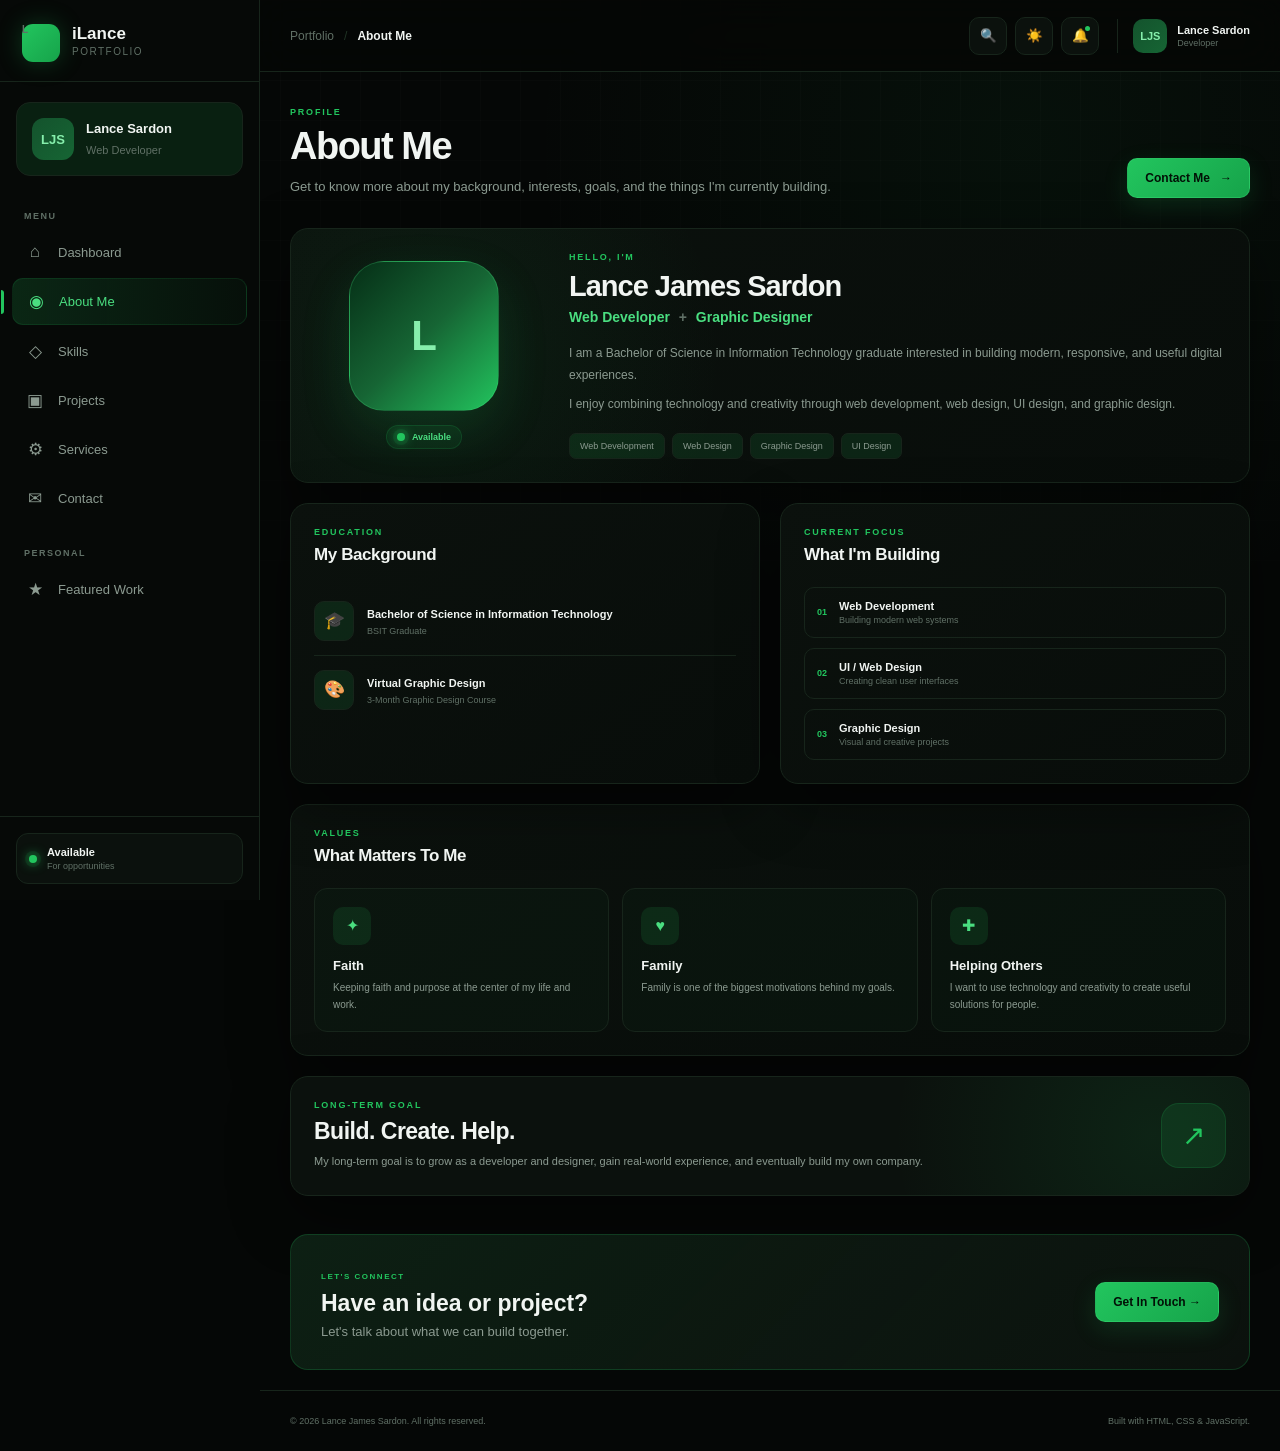
==== pages/about.html @ 66af17bc "Initial commit" ====
<!DOCTYPE html>
<html lang="en">

<head>

    <meta charset="UTF-8">

    <meta
        name="viewport"
        content="width=device-width, initial-scale=1.0"
    >

    <title>About Me | Lance Sardon</title>

    <link
        rel="stylesheet"
        href="../style.css"
    >

</head>


<body>


    <!-- ==========================================
         SIDEBAR
    =========================================== -->

    <aside
        class="sidebar"
        id="sidebar"
    >

        <!-- SIDEBAR HEADER -->

        <div class="sidebar-header">

            <div class="logo">

                <span class="logo-icon">
                    L
                </span>

                <div>

                    <h2>
                        iLance
                    </h2>

                    <span>
                        Portfolio
                    </span>

                </div>

            </div>


            <button
                class="sidebar-close"
                id="sidebarClose"
            >
                ✕
            </button>

        </div>


        <!-- PROFILE -->

        <div class="sidebar-profile">

            <div class="profile-avatar">
                LJS
            </div>

            <div class="profile-info">

                <h3>
                    Lance Sardon
                </h3>

                <span>
                    Web Developer
                </span>

            </div>

        </div>


        <!-- NAVIGATION -->

        <nav class="sidebar-nav">

            <p class="nav-title">
                MENU
            </p>


            <a
                href="../index.html"
                class="nav-item"
            >

                <span class="nav-icon">
                    ⌂
                </span>

                <span>
                    Dashboard
                </span>

            </a>


            <a
                href="about.html"
                class="nav-item active"
            >

                <span class="nav-icon">
                    ◉
                </span>

                <span>
                    About Me
                </span>

            </a>


            <a
                href="skills.html"
                class="nav-item"
            >

                <span class="nav-icon">
                    ◇
                </span>

                <span>
                    Skills
                </span>

            </a>


            <a
                href="projects.html"
                class="nav-item"
            >

                <span class="nav-icon">
                    ▣
                </span>

                <span>
                    Projects
                </span>

            </a>


            <a
                href="services.html"
                class="nav-item"
            >

                <span class="nav-icon">
                    ⚙
                </span>

                <span>
                    Services
                </span>

            </a>


            <a
                href="contact.html"
                class="nav-item"
            >

                <span class="nav-icon">
                    ✉
                </span>

                <span>
                    Contact
                </span>

            </a>


            <p class="nav-title nav-title-bottom">
                PERSONAL
            </p>


            <a
                href="projects.html"
                class="nav-item"
            >

                <span class="nav-icon">
                    ★
                </span>

                <span>
                    Featured Work
                </span>

            </a>

        </nav>


        <!-- SIDEBAR BOTTOM -->

        <div class="sidebar-bottom">

            <div class="availability-mini">

                <span class="status-dot"></span>

                <div>

                    <strong>
                        Available
                    </strong>

                    <small>
                        For opportunities
                    </small>

                </div>

            </div>

        </div>

    </aside>


    <!-- OVERLAY -->

    <div
        class="sidebar-overlay"
        id="sidebarOverlay"
    ></div>


    <!-- ==========================================
         MAIN
    =========================================== -->

    <main class="dashboard">


        <!-- TOPBAR -->

        <header class="topbar">

            <div class="topbar-left">

                <button
                    class="menu-btn"
                    id="menuBtn"
                >
                    ☰
                </button>


                <div class="breadcrumb">

                    <span>
                        Portfolio
                    </span>

                    <span class="breadcrumb-arrow">
                        /
                    </span>

                    <strong>
                        About Me
                    </strong>

                </div>

            </div>


            <div class="topbar-right">


                <!-- SEARCH -->

                <button
                    class="topbar-btn search-btn"
                >
                    🔍
                </button>


                <!-- THEME -->

                <button
                    class="topbar-btn"
                    id="themeBtn"
                >
                    ☀️
                </button>


                <!-- NOTIFICATION -->

                <button
                    class="topbar-btn notification-btn"
                >

                    🔔

                    <span
                        class="notification-dot"
                    ></span>

                </button>


                <!-- USER -->

                <div class="topbar-user">

                    <div class="topbar-avatar">
                        LJS
                    </div>

                    <div class="topbar-user-info">

                        <strong>
                            Lance Sardon
                        </strong>

                        <span>
                            Developer
                        </span>

                    </div>

                </div>

            </div>

        </header>


        <!-- ==========================================
             ABOUT CONTENT
        =========================================== -->

        <section class="dashboard-content">


            <!-- PAGE HEADER -->

            <div class="welcome-section">

                <div>

                    <span class="dashboard-label">
                        PROFILE
                    </span>

                    <h1>
                        About Me
                    </h1>

                    <p>
                        Get to know more about my background,
                        interests, goals, and the things I'm
                        currently building.
                    </p>

                </div>


                <a
                    href="contact.html"
                    class="primary-btn"
                >
                    Contact Me
                    <span>
                        →
                    </span>
                </a>

            </div>


            <!-- ======================================
                 PROFILE CARD
            ======================================= -->

            <div class="about-profile-card dashboard-card">


                <!-- PROFILE IMAGE -->

                <div class="about-profile-image">

                    <div class="about-avatar">

                        L

                    </div>

                    <div class="profile-status">

                        <span class="status-dot"></span>

                        Available

                    </div>

                </div>


                <!-- PROFILE INFORMATION -->

                <div class="about-profile-info">

                    <span class="card-label">
                        HELLO, I'M
                    </span>

                    <h2>
                        Lance James Sardon
                    </h2>

                    <h3>
                        Web Developer
                        <span>+</span>
                        Graphic Designer
                    </h3>

                    <p>

                        I am a Bachelor of Science in
                        Information Technology graduate
                        interested in building modern,
                        responsive, and useful digital
                        experiences.

                    </p>

                    <p>

                        I enjoy combining technology and
                        creativity through web development,
                        web design, UI design, and graphic
                        design.

                    </p>


                    <!-- TAGS -->

                    <div class="about-tags">

                        <span>
                            Web Development
                        </span>

                        <span>
                            Web Design
                        </span>

                        <span>
                            Graphic Design
                        </span>

                        <span>
                            UI Design
                        </span>

                    </div>

                </div>

            </div>


            <!-- ======================================
                 INFORMATION GRID
            ======================================= -->

            <div class="about-info-grid">


                <!-- EDUCATION -->

                <div class="dashboard-card">

                    <div class="card-header">

                        <div>

                            <span class="card-label">
                                EDUCATION
                            </span>

                            <h2>
                                My Background
                            </h2>

                        </div>

                    </div>


                    <div class="about-info-item">

                        <div class="info-icon">
                            🎓
                        </div>

                        <div>

                            <h3>
                                Bachelor of Science
                                in Information Technology
                            </h3>

                            <p>
                                BSIT Graduate
                            </p>

                        </div>

                    </div>


                    <div class="about-info-item">

                        <div class="info-icon">
                            🎨
                        </div>

                        <div>

                            <h3>
                                Virtual Graphic Design
                            </h3>

                            <p>
                                3-Month Graphic Design Course
                            </p>

                        </div>

                    </div>

                </div>


                <!-- CURRENT FOCUS -->

                <div class="dashboard-card">

                    <div class="card-header">

                        <div>

                            <span class="card-label">
                                CURRENT FOCUS
                            </span>

                            <h2>
                                What I'm Building
                            </h2>

                        </div>

                    </div>


                    <div class="focus-list">


                        <div class="focus-item">

                            <span>
                                01
                            </span>

                            <div>

                                <strong>
                                    Web Development
                                </strong>

                                <small>
                                    Building modern web systems
                                </small>

                            </div>

                        </div>


                        <div class="focus-item">

                            <span>
                                02
                            </span>

                            <div>

                                <strong>
                                    UI / Web Design
                                </strong>

                                <small>
                                    Creating clean user interfaces
                                </small>

                            </div>

                        </div>


                        <div class="focus-item">

                            <span>
                                03
                            </span>

                            <div>

                                <strong>
                                    Graphic Design
                                </strong>

                                <small>
                                    Visual and creative projects
                                </small>

                            </div>

                        </div>

                    </div>

                </div>

            </div>


            <!-- ======================================
                 VALUES
            ======================================= -->

            <div class="dashboard-card values-dashboard">

                <div class="card-header">

                    <div>

                        <span class="card-label">
                            VALUES
                        </span>

                        <h2>
                            What Matters To Me
                        </h2>

                    </div>

                </div>


                <div class="values-grid">


                    <!-- VALUE 1 -->

                    <div class="value-card">

                        <div class="value-icon">
                            ✦
                        </div>

                        <h3>
                            Faith
                        </h3>

                        <p>
                            Keeping faith and purpose
                            at the center of my life
                            and work.
                        </p>

                    </div>


                    <!-- VALUE 2 -->

                    <div class="value-card">

                        <div class="value-icon">
                            ♥
                        </div>

                        <h3>
                            Family
                        </h3>

                        <p>
                            Family is one of the biggest
                            motivations behind my goals.
                        </p>

                    </div>


                    <!-- VALUE 3 -->

                    <div class="value-card">

                        <div class="value-icon">
                            ✚
                        </div>

                        <h3>
                            Helping Others
                        </h3>

                        <p>
                            I want to use technology and
                            creativity to create useful
                            solutions for people.
                        </p>

                    </div>

                </div>

            </div>


            <!-- ======================================
                 PERSONAL GOAL
            ======================================= -->

            <div class="dashboard-card goal-card">

                <div class="goal-content">

                    <span class="card-label">
                        LONG-TERM GOAL
                    </span>

                    <h2>
                        Build. Create. Help.
                    </h2>

                    <p>

                        My long-term goal is to grow as a
                        developer and designer, gain real-world
                        experience, and eventually build my
                        own company.

                    </p>

                </div>


                <div class="goal-icon">

                    <span>
                        ↗
                    </span>

                </div>

            </div>


            <!-- ======================================
                 CTA
            ======================================= -->

            <div class="dashboard-cta">

                <div>

                    <span>
                        LET'S CONNECT
                    </span>

                    <h2>
                        Have an idea or project?
                    </h2>

                    <p>
                        Let's talk about what we can build
                        together.
                    </p>

                </div>


                <a
                    href="contact.html"
                    class="primary-btn"
                >
                    Get In Touch →
                </a>

            </div>


        </section>


        <!-- FOOTER -->

        <footer class="dashboard-footer">

            <p>

                ©
                <span id="currentYear"></span>

                Lance James Sardon.

                All rights reserved.

            </p>


            <p>

                Built with HTML, CSS & JavaScript.

            </p>

        </footer>


    </main>


    <!-- JAVASCRIPT -->

    <script src="../script.js"></script>

</body>

</html>
---- style.css ----
/* =====================================================
   LANCE SARDON PORTFOLIO
   DARK GREEN + BLACK DASHBOARD
===================================================== */


/* =====================================================
   ROOT / THEME
===================================================== */

:root {

    --bg: #050706;
    --bg-secondary: #080d0a;

    --sidebar: #060907;
    --card: #0b110d;
    --card-hover: #0e1711;

    --border: #17251b;
    --border-light: #203526;

    --text: #f1f5f2;
    --text-secondary: #8b9a90;
    --text-muted: #607066;

    --primary: #22c55e;
    --primary-dark: #16a34a;
    --primary-light: #4ade80;

    --green-soft: rgba(34, 197, 94, 0.12);
    --green-glow: rgba(34, 197, 94, 0.25);

    --danger: #ef4444;
    --orange: #f59e0b;
    --blue: #3b82f6;

    --shadow:
        0 20px 60px rgba(0, 0, 0, 0.45);

    --radius: 18px;

    --header-height: 72px;
}


/* =====================================================
   LIGHT MODE
===================================================== */

body.light-mode {

    --bg: #f3f7f4;
    --bg-secondary: #ffffff;

    --sidebar: #ffffff;

    --card: #ffffff;
    --card-hover: #f7faf8;

    --border: #dce7df;
    --border-light: #cbdacf;

    --text: #111814;
    --text-secondary: #647168;
    --text-muted: #829087;

    --primary: #16a34a;
    --primary-dark: #15803d;
    --primary-light: #22c55e;

    --green-soft: rgba(22, 163, 74, 0.08);
    --green-glow: rgba(22, 163, 74, 0.18);

    --shadow:
        0 20px 50px rgba(15, 23, 18, 0.08);
}


/* =====================================================
   RESET
===================================================== */

* {
    margin: 0;
    padding: 0;
    box-sizing: border-box;
}


html {
    scroll-behavior: smooth;
}


body {

    font-family:
        Inter,
        "Segoe UI",
        Arial,
        sans-serif;

    background:
        radial-gradient(
            circle at 80% 10%,
            rgba(34, 197, 94, 0.05),
            transparent 30%
        ),
        var(--bg);

    color: var(--text);

    min-height: 100vh;

    transition:
        background 0.3s ease,
        color 0.3s ease;
}


body::before {

    content: "";

    position: fixed;

    inset: 0;

    pointer-events: none;

    background-image:
        linear-gradient(
            rgba(255,255,255,0.015) 1px,
            transparent 1px
        ),
        linear-gradient(
            90deg,
            rgba(255,255,255,0.015) 1px,
            transparent 1px
        );

    background-size: 40px 40px;

    mask-image:
        linear-gradient(
            to bottom,
            black,
            transparent
        );

    z-index: -1;
}


a {
    text-decoration: none;
    color: inherit;
}


button {
    font-family: inherit;
}


img {
    max-width: 100%;
    display: block;
}


/* =====================================================
   SIDEBAR
===================================================== */

.sidebar {

    position: fixed;

    left: 0;
    top: 0;
    bottom: 0;

    width: 260px;

    background: var(--sidebar);

    border-right: 1px solid var(--border);

    display: flex;

    flex-direction: column;

    z-index: 1000;

    transition:
        transform 0.3s ease,
        background 0.3s ease;
}


/* =====================================================
   SIDEBAR HEADER
===================================================== */

.sidebar-header {

    height: 82px;

    padding: 0 22px;

    display: flex;

    align-items: center;

    justify-content: space-between;

    border-bottom: 1px solid var(--border);
}


.logo {

    display: flex;

    align-items: center;

    gap: 12px;
}


.logo-icon {

    width: 38px;
    height: 38px;

    display: flex;

    align-items: center;
    justify-content: center;

    border-radius: 11px;

    background:
        linear-gradient(
            135deg,
            var(--primary),
            var(--primary-dark)
        );

    color: #021006;

    font-weight: 900;

    box-shadow:
        0 0 25px var(--green-glow);
}


.logo h2 {

    font-size: 17px;

    line-height: 1;
}


.logo span {

    display: block;

    margin-top: 4px;

    font-size: 10px;

    color: var(--text-muted);

    text-transform: uppercase;

    letter-spacing: 1.5px;
}


.sidebar-close {

    display: none;

    border: none;

    background: transparent;

    color: var(--text-secondary);

    font-size: 20px;

    cursor: pointer;
}


/* =====================================================
   SIDEBAR PROFILE
===================================================== */

.sidebar-profile {

    margin: 20px 16px;

    padding: 15px;

    display: flex;

    align-items: center;

    gap: 12px;

    background: var(--green-soft);

    border: 1px solid var(--border);

    border-radius: 14px;
}


.profile-avatar {

    width: 42px;
    height: 42px;

    flex-shrink: 0;

    display: flex;

    align-items: center;
    justify-content: center;

    border-radius: 12px;

    background:
        linear-gradient(
            135deg,
            #14532d,
            #166534
        );

    color: #86efac;

    font-size: 13px;

    font-weight: 800;
}


.profile-info h3 {

    font-size: 13px;

    margin-bottom: 4px;
}


.profile-info span {

    color: var(--text-muted);

    font-size: 11px;
}


/* =====================================================
   SIDEBAR NAV
===================================================== */

.sidebar-nav {

    padding: 0 12px;

    flex: 1;

    overflow-y: auto;
}


.nav-title {

    padding: 15px 12px 9px;

    font-size: 9px;

    font-weight: 700;

    letter-spacing: 1.5px;

    color: var(--text-muted);
}


.nav-title-bottom {

    margin-top: 12px;
}


.nav-item {

    position: relative;

    display: flex;

    align-items: center;

    gap: 13px;

    padding: 12px 13px;

    margin-bottom: 4px;

    border-radius: 11px;

    color: var(--text-secondary);

    font-size: 13px;

    transition:
        background 0.2s ease,
        color 0.2s ease,
        transform 0.2s ease;
}


.nav-item:hover {

    background: var(--green-soft);

    color: var(--text);

    transform: translateX(2px);
}


.nav-item.active {

    background:
        linear-gradient(
            90deg,
            rgba(34, 197, 94, 0.16),
            rgba(34, 197, 94, 0.04)
        );

    color: var(--primary-light);

    border: 1px solid rgba(34, 197, 94, 0.12);
}


.nav-item.active::before {

    content: "";

    position: absolute;

    left: -12px;

    width: 3px;

    height: 24px;

    border-radius: 0 5px 5px 0;

    background: var(--primary);
}


.nav-icon {

    width: 20px;

    text-align: center;

    font-size: 17px;
}


/* =====================================================
   SIDEBAR BOTTOM
===================================================== */

.sidebar-bottom {

    padding: 16px;

    border-top: 1px solid var(--border);
}


.availability-mini {

    display: flex;

    align-items: center;

    gap: 10px;

    padding: 12px;

    border-radius: 12px;

    background: var(--card);

    border: 1px solid var(--border);
}


.availability-mini strong {

    display: block;

    font-size: 11px;
}


.availability-mini small {

    display: block;

    margin-top: 3px;

    color: var(--text-muted);

    font-size: 9px;
}


.status-dot {

    width: 8px;
    height: 8px;

    border-radius: 50%;

    background: var(--primary);

    box-shadow:
        0 0 0 4px rgba(34, 197, 94, 0.1),
        0 0 12px var(--primary);
}


/* =====================================================
   OVERLAY
===================================================== */

.sidebar-overlay {

    display: none;

    position: fixed;

    inset: 0;

    background: rgba(0, 0, 0, 0.65);

    z-index: 900;

    backdrop-filter: blur(3px);
}


/* =====================================================
   MAIN DASHBOARD
===================================================== */

.dashboard {

    margin-left: 260px;

    min-height: 100vh;

    background: transparent;
}


/* =====================================================
   TOPBAR
===================================================== */

.topbar {

    position: sticky;

    top: 0;

    height: var(--header-height);

    padding: 0 30px;

    display: flex;

    align-items: center;

    justify-content: space-between;

    background:
        rgba(5, 7, 6, 0.82);

    backdrop-filter: blur(18px);

    -webkit-backdrop-filter: blur(18px);

    border-bottom: 1px solid var(--border);

    z-index: 500;
}


body.light-mode .topbar {

    background:
        rgba(255,255,255,0.85);
}


.topbar-left,
.topbar-right {

    display: flex;

    align-items: center;
}


.topbar-left {

    gap: 18px;
}


.breadcrumb {

    display: flex;

    align-items: center;

    gap: 10px;

    color: var(--text-muted);

    font-size: 12px;
}


.breadcrumb strong {

    color: var(--text);
}


.breadcrumb-arrow {

    color: var(--border-light);
}


.menu-btn {

    display: none;

    border: none;

    background: var(--card);

    border: 1px solid var(--border);

    color: var(--text);

    width: 38px;
    height: 38px;

    border-radius: 10px;

    cursor: pointer;

    font-size: 18px;
}


.topbar-right {

    gap: 8px;
}


.topbar-btn {

    position: relative;

    width: 38px;
    height: 38px;

    border-radius: 10px;

    border: 1px solid var(--border);

    background: var(--card);

    color: var(--text-secondary);

    cursor: pointer;

    transition: 0.2s ease;
}


.topbar-btn:hover {

    color: var(--primary-light);

    border-color: rgba(34, 197, 94, 0.3);

    background: var(--green-soft);
}


.notification-dot {

    position: absolute;

    top: 8px;
    right: 8px;

    width: 5px;
    height: 5px;

    border-radius: 50%;

    background: var(--primary);
}


.topbar-user {

    margin-left: 10px;

    padding-left: 15px;

    border-left: 1px solid var(--border);

    display: flex;

    align-items: center;

    gap: 10px;
}


.topbar-avatar {

    width: 34px;
    height: 34px;

    border-radius: 10px;

    display: flex;

    align-items: center;
    justify-content: center;

    background:
        linear-gradient(
            135deg,
            #14532d,
            #166534
        );

    color: #86efac;

    font-size: 11px;

    font-weight: 800;
}


.topbar-user-info strong {

    display: block;

    font-size: 11px;
}


.topbar-user-info span {

    display: block;

    margin-top: 2px;

    color: var(--text-muted);

    font-size: 9px;
}


/* =====================================================
   DASHBOARD CONTENT
===================================================== */

.dashboard-content {

    padding: 35px 30px 20px;

    max-width: 1600px;

    margin: auto;
}


/* =====================================================
   WELCOME
===================================================== */

.welcome-section {

    display: flex;

    align-items: flex-end;

    justify-content: space-between;

    gap: 30px;

    margin-bottom: 30px;
}


.dashboard-label,
.card-label {

    display: block;

    margin-bottom: 8px;

    color: var(--primary);

    font-size: 9px;

    font-weight: 800;

    letter-spacing: 1.8px;
}


.welcome-section h1 {

    font-size: clamp(27px, 3vw, 38px);

    letter-spacing: -1.5px;

    margin-bottom: 8px;
}


.welcome-section p {

    max-width: 650px;

    color: var(--text-secondary);

    font-size: 13px;

    line-height: 1.7;
}


/* =====================================================
   BUTTON
===================================================== */

.primary-btn {

    display: inline-flex;

    align-items: center;

    justify-content: center;

    gap: 10px;

    padding: 12px 17px;

    border-radius: 10px;

    background:
        linear-gradient(
            135deg,
            var(--primary),
            var(--primary-dark)
        );

    color: #021006;

    font-size: 12px;

    font-weight: 800;

    border: 1px solid rgba(74, 222, 128, 0.25);

    box-shadow:
        0 8px 25px rgba(34, 197, 94, 0.15);

    transition: 0.25s ease;

    white-space: nowrap;
}


.primary-btn:hover {

    transform: translateY(-2px);

    box-shadow:
        0 12px 30px rgba(34, 197, 94, 0.25);
}


/* =====================================================
   STATS
===================================================== */

.stats-grid {

    display: grid;

    grid-template-columns:
        repeat(4, 1fr);

    gap: 15px;

    margin-bottom: 20px;
}


.stat-card {

    padding: 20px;

    background:
        linear-gradient(
            145deg,
            var(--card),
            var(--bg-secondary)
        );

    border: 1px solid var(--border);

    border-radius: var(--radius);

    box-shadow: var(--shadow);

    transition: 0.25s ease;
}


.stat-card:hover {

    transform: translateY(-3px);

    border-color:
        rgba(34, 197, 94, 0.25);
}


.stat-top {

    display: flex;

    align-items: center;

    justify-content: space-between;
}


.stat-icon {

    width: 38px;
    height: 38px;

    display: flex;

    align-items: center;
    justify-content: center;

    border-radius: 10px;

    font-size: 16px;
}


.stat-icon.purple {

    background: rgba(34,197,94,0.1);

    color: #4ade80;
}


.stat-icon.blue {

    background: rgba(59,130,246,0.1);

    color: #60a5fa;
}


.stat-icon.green {

    background: rgba(34,197,94,0.1);

    color: #4ade80;
}


.stat-icon.orange {

    background: rgba(245,158,11,0.1);

    color: #fbbf24;
}


.stat-label {

    color: var(--text-muted);

    font-size: 8px;

    letter-spacing: 1.3px;

    font-weight: 800;
}


.stat-number {

    margin-top: 20px;

    font-size: 29px;

    font-weight: 800;

    letter-spacing: -1px;
}


.status-text {

    color: var(--primary);
}


.stat-footer {

    margin-top: 5px;

    color: var(--text-muted);

    font-size: 10px;
}


.stat-positive {

    color: var(--primary);

    margin-right: 4px;
}


/* =====================================================
   DASHBOARD GRID
===================================================== */

.dashboard-grid {

    display: grid;

    grid-template-columns:
        minmax(0, 1.55fr)
        minmax(320px, 1fr);

    gap: 20px;

    margin-bottom: 20px;
}


.dashboard-card {

    background:
        linear-gradient(
            145deg,
            var(--card),
            var(--bg-secondary)
        );

    border: 1px solid var(--border);

    border-radius: var(--radius);

    padding: 23px;

    box-shadow: var(--shadow);
}


.card-header {

    display: flex;

    align-items: flex-start;

    justify-content: space-between;

    gap: 15px;

    margin-bottom: 22px;
}


.card-header h2 {

    font-size: 17px;

    letter-spacing: -0.4px;
}


.view-link {

    color: var(--primary-light);

    font-size: 10px;

    font-weight: 700;

    white-space: nowrap;
}


.view-link:hover {

    color: var(--primary);
}


/* =====================================================
   PROJECT LIST
===================================================== */

.project-row {

    display: flex;

    align-items: center;

    gap: 13px;

    padding: 14px 0;

    border-bottom: 1px solid var(--border);
}


.project-row:last-child {

    border-bottom: none;
}


.project-logo {

    width: 42px;
    height: 42px;

    flex-shrink: 0;

    display: flex;

    align-items: center;
    justify-content: center;

    border-radius: 11px;

    font-weight: 900;

    font-size: 15px;
}


.purple-gradient {

    background:
        linear-gradient(
            135deg,
            #14532d,
            #22c55e
        );

    color: #021006;
}


.blue-gradient {

    background:
        linear-gradient(
            135deg,
            #0f766e,
            #14b8a6
        );

    color: white;
}


.orange-gradient {

    background:
        linear-gradient(
            135deg,
            #78350f,
            #f59e0b
        );

    color: white;
}


.project-info {

    flex: 1;

    min-width: 0;
}


.project-info h3 {

    font-size: 12px;

    margin-bottom: 3px;
}


.project-info p {

    color: var(--text-muted);

    font-size: 10px;

    white-space: nowrap;

    overflow: hidden;

    text-overflow: ellipsis;
}


.project-tags {

    display: flex;

    gap: 5px;

    margin-top: 7px;
}


.project-tags span {

    padding: 3px 6px;

    border-radius: 5px;

    background: var(--green-soft);

    color: var(--text-secondary);

    font-size: 8px;
}


.project-status {

    padding: 5px 8px;

    border-radius: 6px;

    background: rgba(245,158,11,0.1);

    color: #fbbf24;

    font-size: 8px;

    white-space: nowrap;
}


.project-status.completed {

    background: rgba(34,197,94,0.1);

    color: var(--primary-light);
}


/* =====================================================
   SKILLS
===================================================== */

.skill-progress-list {

    display: flex;

    flex-direction: column;

    gap: 19px;
}


.skill-progress-header {

    display: flex;

    justify-content: space-between;

    margin-bottom: 7px;

    font-size: 11px;
}


.skill-progress-header span {

    color: var(--text-secondary);
}


.skill-progress-header strong {

    color: var(--text);
}


.progress-bar {

    width: 100%;

    height: 5px;

    background: #142018;

    border-radius: 20px;

    overflow: hidden;
}


body.light-mode .progress-bar {

    background: #e5eee8;
}


.progress-fill {

    height: 100%;

    border-radius: inherit;

    background:
        linear-gradient(
            90deg,
            var(--primary-dark),
            var(--primary-light)
        );

    box-shadow:
        0 0 12px rgba(34,197,94,0.25);
}


/* =====================================================
   BOTTOM GRID
===================================================== */

.bottom-dashboard-grid {

    display: grid;

    grid-template-columns:
        1.1fr
        0.9fr;

    gap: 20px;

    margin-bottom: 20px;
}


/* =====================================================
   ABOUT
===================================================== */

.about-dashboard-content {

    display: flex;

    align-items: center;

    gap: 17px;
}


.large-avatar {

    width: 72px;
    height: 72px;

    flex-shrink: 0;

    display: flex;

    align-items: center;
    justify-content: center;

    border-radius: 18px;

    background:
        linear-gradient(
            135deg,
            #052e16,
            #166534
        );

    border: 1px solid rgba(74,222,128,0.2);

    color: #86efac;

    font-size: 20px;

    font-weight: 900;

    box-shadow:
        0 10px 30px rgba(34,197,94,0.08);
}


.about-dashboard-content h3 {

    font-size: 14px;

    margin-bottom: 5px;
}


.about-dashboard-content p {

    color: var(--text-secondary);

    font-size: 10px;

    line-height: 1.6;
}


.about-description {

    margin-top: 8px;
}


/* =====================================================
   LEARNING
===================================================== */

.learning-items {

    display: flex;

    flex-direction: column;

    gap: 9px;
}


.learning-item {

    display: flex;

    align-items: center;

    gap: 12px;

    padding: 10px;

    border: 1px solid var(--border);

    border-radius: 10px;

    transition: 0.2s ease;
}


.learning-item:hover {

    background: var(--green-soft);

    border-color:
        rgba(34,197,94,0.2);
}


.learning-number {

    color: var(--primary);

    font-size: 9px;

    font-weight: 800;
}


.learning-item strong {

    display: block;

    font-size: 11px;
}


.learning-item small {

    display: block;

    margin-top: 2px;

    color: var(--text-muted);

    font-size: 9px;
}


/* =====================================================
   CTA
===================================================== */

.dashboard-cta {

    position: relative;

    overflow: hidden;

    padding: 27px;

    display: flex;

    align-items: center;

    justify-content: space-between;

    gap: 25px;

    border: 1px solid rgba(34,197,94,0.18);

    border-radius: var(--radius);

    background:
        radial-gradient(
            circle at 80% 50%,
            rgba(34,197,94,0.13),
            transparent 35%
        ),
        linear-gradient(
            135deg,
            #07110a,
            #0a140d
        );
}


body.light-mode .dashboard-cta {

    background:
        radial-gradient(
            circle at 80% 50%,
            rgba(34,197,94,0.08),
            transparent 35%
        ),
        #ffffff;
}


.dashboard-cta > div {

    position: relative;

    z-index: 1;
}


.dashboard-cta span {

    color: var(--primary);

    font-size: 8px;

    font-weight: 800;

    letter-spacing: 1.5px;
}


.dashboard-cta h2 {

    margin: 6px 0;

    font-size: 20px;
}


.dashboard-cta p {

    color: var(--text-secondary);

    font-size: 10px;
}


/* =====================================================
   FOOTER
===================================================== */

.dashboard-footer {

    padding: 25px 30px;

    display: flex;

    align-items: center;

    justify-content: space-between;

    border-top: 1px solid var(--border);

    color: var(--text-muted);

    font-size: 9px;
}


/* =====================================================
   SCROLLBAR
===================================================== */

::-webkit-scrollbar {

    width: 6px;
}


::-webkit-scrollbar-track {

    background: var(--bg);
}


::-webkit-scrollbar-thumb {

    background: #1d3324;

    border-radius: 10px;
}


::-webkit-scrollbar-thumb:hover {

    background: var(--primary-dark);
}


/* =====================================================
   RESPONSIVE - TABLET
===================================================== */

@media (max-width: 1100px) {

    .sidebar {

        width: 230px;
    }

    .dashboard {

        margin-left: 230px;
    }

    .stats-grid {

        grid-template-columns:
            repeat(2, 1fr);
    }

    .dashboard-grid {

        grid-template-columns: 1fr;
    }

}


/* =====================================================
   RESPONSIVE - MOBILE
===================================================== */

@media (max-width: 768px) {

    .sidebar {

        width: 260px;

        transform: translateX(-100%);
    }


    .sidebar.active {

        transform: translateX(0);

        box-shadow:
            20px 0 60px rgba(0,0,0,0.45);
    }


    .sidebar-close {

        display: block;
    }


    .sidebar-overlay.active {

        display: block;
    }


    .dashboard {

        margin-left: 0;
    }


    .topbar {

        padding: 0 18px;
    }


    .menu-btn {

        display: block;
    }


    .breadcrumb {

        display: none;
    }


    .topbar-user-info {

        display: none;
    }


    .topbar-user {

        padding-left: 8px;

        margin-left: 2px;

        border-left: none;
    }


    .dashboard-content {

        padding: 25px 18px 20px;
    }


    .welcome-section {

        align-items: flex-start;

        flex-direction: column;
    }


    .welcome-section h1 {

        font-size: 28px;
    }


    .primary-btn {

        width: 100%;
    }


    .stats-grid {

        grid-template-columns:
            repeat(2, 1fr);

        gap: 10px;
    }


    .stat-card {

        padding: 16px;
    }


    .stat-number {

        font-size: 24px;
    }


    .bottom-dashboard-grid {

        grid-template-columns: 1fr;
    }


    .dashboard-cta {

        align-items: flex-start;

        flex-direction: column;
    }


    .dashboard-cta .primary-btn {

        width: auto;
    }


    .dashboard-footer {

        padding: 20px 18px;
        flex-direction: column;

        gap: 7px;

        text-align: center;
    }

}


/* =====================================================
   SMALL MOBILE
===================================================== */

@media (max-width: 480px) {

    .stats-grid {

        grid-template-columns: 1fr;
    }


    .topbar-right {

        gap: 4px;
    }


    .search-btn {

        display: none;
    }


    .dashboard-card {

        padding: 18px;
    }


    .project-row {

        align-items: flex-start;
    }


    .project-status {

        display: none;
    }


    .about-dashboard-content {

        align-items: flex-start;

        flex-direction: column;
    }


    .dashboard-cta {

        padding: 20px;
    }

}

/* =====================================================
   ABOUT PAGE
===================================================== */

.about-profile-card {

    display: grid;

    grid-template-columns: 220px 1fr;

    gap: 35px;

    align-items: center;

    margin-bottom: 20px;

    background:
        radial-gradient(
            circle at 15% 50%,
            rgba(34,197,94,0.08),
            transparent 35%
        ),
        linear-gradient(
            145deg,
            var(--card),
            var(--bg-secondary)
        );
}


/* PROFILE IMAGE */

.about-profile-image {

    display: flex;

    flex-direction: column;

    align-items: center;

    justify-content: center;

    gap: 14px;
}


.about-avatar {

    width: 150px;
    height: 150px;

    display: flex;

    align-items: center;
    justify-content: center;

    border-radius: 35px;

    background:
        linear-gradient(
            135deg,
            #052e16,
            #166534,
            #22c55e
        );

    border: 1px solid
        rgba(74,222,128,0.25);

    color: #86efac;

    font-size: 42px;

    font-weight: 900;

    box-shadow:
        0 20px 50px
        rgba(34,197,94,0.15);
}


.profile-status {

    display: flex;

    align-items: center;

    gap: 7px;

    padding: 6px 10px;

    border-radius: 20px;

    background:
        rgba(34,197,94,0.08);

    border: 1px solid
        rgba(34,197,94,0.15);

    color: var(--primary-light);

    font-size: 9px;

    font-weight: 700;
}


/* PROFILE INFORMATION */

.about-profile-info h2 {

    font-size: 29px;

    letter-spacing: -1px;

    margin-bottom: 6px;
}


.about-profile-info h3 {

    color: var(--primary-light);

    font-size: 14px;

    font-weight: 600;

    margin-bottom: 18px;
}


.about-profile-info h3 span {

    color: var(--text-muted);

    margin: 0 5px;
}


.about-profile-info p {

    max-width: 700px;

    color: var(--text-secondary);

    font-size: 12px;

    line-height: 1.8;

    margin-bottom: 8px;
}


/* TAGS */

.about-tags {

    display: flex;

    flex-wrap: wrap;

    gap: 7px;

    margin-top: 17px;
}


.about-tags span {

    padding: 7px 10px;

    border-radius: 7px;

    background:
        var(--green-soft);

    border: 1px solid
        var(--border);

    color: var(--text-secondary);

    font-size: 9px;
}


/* INFO GRID */

.about-info-grid {

    display: grid;

    grid-template-columns:
        1fr 1fr;

    gap: 20px;

    margin-bottom: 20px;
}


/* INFO ITEMS */

.about-info-item {

    display: flex;

    align-items: center;

    gap: 13px;

    padding: 14px 0;

    border-bottom:
        1px solid var(--border);
}


.about-info-item:last-child {

    border-bottom: none;
}


.info-icon {

    width: 40px;
    height: 40px;

    flex-shrink: 0;

    display: flex;

    align-items: center;
    justify-content: center;

    border-radius: 10px;

    background:
        var(--green-soft);

    border: 1px solid
        var(--border);

    font-size: 17px;
}


.about-info-item h3 {

    font-size: 11px;

    line-height: 1.5;

    margin-bottom: 3px;
}


.about-info-item p {

    color: var(--text-muted);

    font-size: 9px;
}


/* FOCUS */

.focus-list {

    display: flex;

    flex-direction: column;

    gap: 10px;
}


.focus-item {

    display: flex;

    align-items: center;

    gap: 12px;

    padding: 12px;

    border-radius: 10px;

    border: 1px solid var(--border);

    transition: 0.2s ease;
}


.focus-item:hover {

    background:
        var(--green-soft);

    border-color:
        rgba(34,197,94,0.2);
}


.focus-item > span {

    color: var(--primary);

    font-size: 9px;

    font-weight: 800;
}


.focus-item strong {

    display: block;

    font-size: 11px;
}


.focus-item small {

    display: block;

    color: var(--text-muted);

    font-size: 9px;

    margin-top: 3px;
}


/* VALUES */

.values-dashboard {

    margin-bottom: 20px;
}


.values-grid {

    display: grid;

    grid-template-columns:
        repeat(3, 1fr);

    gap: 13px;
}


.value-card {

    padding: 18px;

    border-radius: 13px;

    border: 1px solid var(--border);

    background:
        rgba(34,197,94,0.025);

    transition: 0.25s ease;
}


.value-card:hover {

    transform: translateY(-3px);

    border-color:
        rgba(34,197,94,0.25);

    background:
        var(--green-soft);
}


.value-icon {

    width: 38px;
    height: 38px;

    display: flex;

    align-items: center;
    justify-content: center;

    margin-bottom: 13px;

    border-radius: 10px;

    background:
        var(--green-soft);

    color: var(--primary-light);

    font-size: 16px;
}


.value-card h3 {

    font-size: 13px;

    margin-bottom: 6px;
}


.value-card p {

    color: var(--text-secondary);

    font-size: 10px;

    line-height: 1.7;
}


/* GOAL */

.goal-card {

    display: flex;

    align-items: center;

    justify-content: space-between;

    gap: 30px;

    margin-bottom: 20px;

    background:
        radial-gradient(
            circle at 90% 50%,
            rgba(34,197,94,0.1),
            transparent 30%
        ),
        var(--card);
}


.goal-content h2 {

    font-size: 23px;

    margin-bottom: 7px;

    letter-spacing: -0.5px;
}


.goal-content p {

    max-width: 700px;

    color: var(--text-secondary);

    font-size: 11px;

    line-height: 1.8;
}


.goal-icon {

    width: 65px;
    height: 65px;

    flex-shrink: 0;

    display: flex;

    align-items: center;
    justify-content: center;

    border-radius: 18px;

    background:
        var(--green-soft);

    border: 1px solid
        rgba(34,197,94,0.15);

    color: var(--primary);

    font-size: 28px;
}


/* =====================================================
   ABOUT RESPONSIVE
===================================================== */

@media (max-width: 900px) {

    .about-profile-card {

        grid-template-columns: 1fr;

        text-align: center;
    }


    .about-profile-info p {

        margin-left: auto;

        margin-right: auto;
    }


    .about-tags {

        justify-content: center;
    }


    .about-info-grid {

        grid-template-columns: 1fr;
    }

}


@media (max-width: 650px) {

    .values-grid {

        grid-template-columns: 1fr;
    }


    .about-profile-info h2 {

        font-size: 24px;
    }


    .about-avatar {

        width: 120px;
        height: 120px;

        font-size: 34px;
    }


    .goal-card {

        align-items: flex-start;

        flex-direction: column;
    }

}


/* ==========================================
   SKILLS PAGE
========================================== */

.page-heading {
    margin-bottom: 32px;
}

.page-heading h1 {
    margin: 8px 0 10px;
    font-size: clamp(32px, 5vw, 48px);
    line-height: 1.1;
}

.page-heading h1 span {
    color: var(--primary);
}

.page-heading p {
    color: var(--text-secondary);
    max-width: 650px;
    line-height: 1.7;
}


/* ==========================================
   SECTION TITLE
========================================== */

.section-title-row {
    display: flex;
    justify-content: space-between;
    align-items: center;
    margin-bottom: 18px;
}

.section-title-row h2 {
    margin: 0 0 5px;
    font-size: 20px;
}

.section-title-row p {
    margin: 0;
    color: var(--text-muted);
    font-size: 13px;
}

.skills-section-margin {
    margin-top: 38px;
}


/* ==========================================
   SKILL OVERVIEW GRID
========================================== */

.skills-overview-grid {
    display: grid;
    grid-template-columns: repeat(3, 1fr);
    gap: 18px;
}


/* ==========================================
   SKILL CARD
========================================== */

.skill-card {
    background: var(--card);
    border: 1px solid var(--border);
    border-radius: var(--radius);
    padding: 22px;
    transition: 0.25s ease;
}

.skill-card:hover {
    transform: translateY(-4px);
    border-color: var(--border-light);
    background: var(--card-hover);
    box-shadow: var(--shadow);
}

.skill-card-top {
    display: flex;
    align-items: center;
    justify-content: space-between;
    margin-bottom: 20px;
}

.skill-tech-icon {
    width: 48px;
    height: 48px;
    border-radius: 13px;
    display: flex;
    align-items: center;
    justify-content: center;
    font-size: 11px;
    font-weight: 800;
    letter-spacing: 0.5px;
    background: var(--green-soft);
    color: var(--primary-light);
    border: 1px solid rgba(34, 197, 94, 0.2);
}

.skill-percentage {
    font-size: 20px;
    font-weight: 800;
    color: var(--primary);
}

.skill-card h3 {
    margin: 0 0 8px;
    font-size: 17px;
}

.skill-card p {
    margin: 0 0 20px;
    color: var(--text-secondary);
    font-size: 13px;
    line-height: 1.6;
    min-height: 42px;
}


/* ==========================================
   PROGRESS BAR
========================================== */

.skill-progress {
    width: 100%;
    height: 7px;
    background: var(--border);
    border-radius: 20px;
    overflow: hidden;
}

.skill-progress span {
    display: block;
    height: 100%;
    background: linear-gradient(
        90deg,
        var(--primary-dark),
        var(--primary-light)
    );
    border-radius: inherit;
}

.skill-level {
    margin-top: 10px;
    font-size: 11px;
    color: var(--text-muted);
    text-transform: uppercase;
    letter-spacing: 0.7px;
}


/* ==========================================
   TECHNOLOGY STACK
========================================== */

.tech-stack-grid {
    display: grid;
    grid-template-columns: repeat(4, 1fr);
    gap: 14px;
}

.tech-stack-card {
    display: flex;
    align-items: center;
    gap: 14px;
    padding: 17px;
    background: var(--card);
    border: 1px solid var(--border);
    border-radius: 15px;
    transition: 0.25s ease;
}

.tech-stack-card:hover {
    border-color: var(--border-light);
    background: var(--card-hover);
    transform: translateY(-3px);
}

.tech-stack-icon {
    width: 42px;
    height: 42px;
    flex-shrink: 0;
    display: flex;
    align-items: center;
    justify-content: center;
    border-radius: 11px;
    background: var(--green-soft);
    color: var(--primary);
    font-size: 10px;
    font-weight: 800;
}

.tech-stack-card strong {
    display: block;
    font-size: 13px;
    margin-bottom: 4px;
}

.tech-stack-card span {
    display: block;
    color: var(--text-muted);
    font-size: 11px;
}


/* ==========================================
   BOTTOM SKILLS GRID
========================================== */

.skills-bottom-grid {
    display: grid;
    grid-template-columns: 1fr 1fr;
    gap: 18px;
    margin-top: 38px;
}


/* ==========================================
   TOOLS
========================================== */

.tools-list {
    display: grid;
    grid-template-columns: 1fr 1fr;
    gap: 12px;
}

.tool-item {
    display: flex;
    align-items: center;
    gap: 12px;
    padding: 14px;
    background: var(--bg-secondary);
    border: 1px solid var(--border);
    border-radius: 13px;
}

.tool-icon {
    width: 38px;
    height: 38px;
    flex-shrink: 0;
    display: flex;
    align-items: center;
    justify-content: center;
    border-radius: 10px;
    background: var(--green-soft);
    color: var(--primary);
    font-size: 10px;
    font-weight: 800;
}

.tool-item strong {
    display: block;
    font-size: 12px;
    margin-bottom: 3px;
}

.tool-item span {
    color: var(--text-muted);
    font-size: 10px;
}


/* ==========================================
   LEARNING
========================================== */

.learning-dashboard-card {
    position: relative;
}

.learning-badge {
    display: inline-flex;
    align-items: center;
    padding: 6px 9px;
    border-radius: 8px;
    background: var(--green-soft);
    color: var(--primary);
    font-size: 9px;
    font-weight: 800;
    letter-spacing: 0.8px;
}

.learning-list {
    display: flex;
    flex-direction: column;
    gap: 14px;
}

.learning-item {
    display: flex;
    gap: 13px;
    padding-bottom: 14px;
    border-bottom: 1px solid var(--border);
}

.learning-item:last-child {
    padding-bottom: 0;
    border-bottom: none;
}

.learning-number {
    width: 34px;
    height: 34px;
    flex-shrink: 0;
    display: flex;
    align-items: center;
    justify-content: center;
    border-radius: 9px;
    background: var(--green-soft);
    color: var(--primary);
    font-size: 10px;
    font-weight: 800;
}

.learning-content strong {
    display: block;
    margin-bottom: 4px;
    font-size: 13px;
}

.learning-content span {
    display: block;
    color: var(--text-secondary);
    font-size: 11px;
    line-height: 1.5;
}


/* ==========================================
   SKILLS GOAL
========================================== */

.skills-goal-card {
    display: flex;
    align-items: center;
    gap: 20px;
    margin-top: 38px;
    padding: 28px;
    border: 1px solid rgba(34, 197, 94, 0.22);
    border-radius: var(--radius);
    background:
        linear-gradient(
            135deg,
            rgba(34, 197, 94, 0.08),
            transparent
        ),
        var(--card);
}

.skills-goal-icon {
    width: 55px;
    height: 55px;
    flex-shrink: 0;
    display: flex;
    align-items: center;
    justify-content: center;
    border-radius: 15px;
    background: var(--green-soft);
    color: var(--primary);
    font-size: 25px;
    font-weight: 700;
}

.skills-goal-content {
    flex: 1;
}

.skills-goal-content .eyebrow {
    display: block;
    margin-bottom: 7px;
}

.skills-goal-content h2 {
    margin: 0 0 7px;
    font-size: 20px;
}

.skills-goal-content p {
    margin: 0;
    color: var(--text-secondary);
    font-size: 13px;
    line-height: 1.6;
    max-width: 650px;
}


/* ==========================================
   RESPONSIVE
========================================== */

@media (max-width: 1100px) {

    .skills-overview-grid {
        grid-template-columns: repeat(2, 1fr);
    }

    .tech-stack-grid {
        grid-template-columns: repeat(2, 1fr);
    }

}


@media (max-width: 900px) {

    .skills-bottom-grid {
        grid-template-columns: 1fr;
    }

    .skills-goal-card {
        align-items: flex-start;
        flex-wrap: wrap;
    }

    .skills-goal-content {
        min-width: calc(100% - 75px);
    }

}


@media (max-width: 650px) {

    .skills-overview-grid {
        grid-template-columns: 1fr;
    }

    .tech-stack-grid {
        grid-template-columns: 1fr;
    }

    .tools-list {
        grid-template-columns: 1fr;
    }

    .skills-goal-card {
        padding: 20px;
    }

    .skills-goal-icon {
        width: 48px;
        height: 48px;
    }

    .skills-goal-content {
        width: 100%;
        min-width: 0;
    }

    .skills-goal-card .btn {
        width: 100%;
        justify-content: center;
    }

}


/* ==========================================
   PROJECTS PAGE
========================================== */

.project-heading {
    display: flex;
    align-items: flex-end;
    justify-content: space-between;
    gap: 30px;
}


/* ==========================================
   PROJECT STATS
========================================== */

.project-stats {
    display: grid;
    grid-template-columns: repeat(4, 1fr);
    gap: 15px;
    margin-bottom: 38px;
}

.project-stat-card {
    display: flex;
    align-items: center;
    gap: 14px;
    padding: 18px;
    background: var(--card);
    border: 1px solid var(--border);
    border-radius: 16px;
}

.project-stat-icon {
    width: 43px;
    height: 43px;
    display: flex;
    align-items: center;
    justify-content: center;
    flex-shrink: 0;
    border-radius: 11px;
    background: var(--green-soft);
    color: var(--primary);
    font-size: 12px;
    font-weight: 800;
}

.project-stat-card span {
    display: block;
    color: var(--text-muted);
    font-size: 11px;
    margin-bottom: 4px;
}

.project-stat-card strong {
    font-size: 21px;
}


/* ==========================================
   PROJECT TOOLBAR
========================================== */

.project-toolbar {
    display: flex;
    align-items: flex-end;
    justify-content: space-between;
    gap: 20px;
    margin-bottom: 18px;
}

.project-toolbar h2 {
    margin: 0 0 5px;
    font-size: 20px;
}

.project-toolbar p {
    margin: 0;
    color: var(--text-muted);
    font-size: 13px;
}

.project-filters {
    display: flex;
    gap: 7px;
    padding: 5px;
    border: 1px solid var(--border);
    border-radius: 11px;
    background: var(--card);
}

.project-filter {
    border: none;
    background: transparent;
    color: var(--text-secondary);
    padding: 8px 12px;
    border-radius: 7px;
    font-size: 11px;
    cursor: pointer;
}

.project-filter:hover {
    color: var(--text);
}

.project-filter.active {
    background: var(--green-soft);
    color: var(--primary);
}


/* ==========================================
   PROJECT GRID
========================================== */

.projects-dashboard-grid {
    display: grid;
    grid-template-columns: repeat(2, 1fr);
    gap: 20px;
}


/* ==========================================
   PROJECT CARD
========================================== */

.project-dashboard-card {
    overflow: hidden;
    background: var(--card);
    border: 1px solid var(--border);
    border-radius: var(--radius);
    transition: 0.25s ease;
}

.project-dashboard-card:hover {
    transform: translateY(-5px);
    border-color: var(--border-light);
    box-shadow: var(--shadow);
}


/* ==========================================
   PROJECT PREVIEW
========================================== */

.project-preview {
    position: relative;
    height: 230px;
    overflow: hidden;
    border-bottom: 1px solid var(--border);
    background: #07100a;
}

.project-preview::after {
    content: "";
    position: absolute;
    inset: 0;
    background:
        linear-gradient(
            135deg,
            rgba(34, 197, 94, 0.13),
            transparent 55%
        );
    pointer-events: none;
}


/* ==========================================
   PWD PREVIEW
========================================== */

.pwd-preview {
    padding: 18px;
}

.preview-topbar {
    height: 28px;
    display: flex;
    align-items: center;
    gap: 5px;
    padding-left: 10px;
    border: 1px solid #17251b;
    background: #0b110d;
    border-radius: 8px 8px 0 0;
}

.preview-topbar span {
    width: 6px;
    height: 6px;
    border-radius: 50%;
    background: #26352a;
}

.preview-content {
    display: flex;
    height: 155px;
    border: 1px solid #17251b;
    border-top: none;
    background: #050706;
}

.preview-sidebar {
    width: 22%;
    border-right: 1px solid #17251b;
    background: #070b08;
}

.preview-main {
    flex: 1;
    padding: 18px;
}

.preview-line {
    width: 65%;
    height: 7px;
    margin-bottom: 10px;
    border-radius: 10px;
    background: #1b2b20;
}

.preview-line.large {
    width: 38%;
    height: 11px;
    background: #2c8d4a;
}

.preview-cards {
    display: grid;
    grid-template-columns: repeat(3, 1fr);
    gap: 8px;
    margin-top: 20px;
}

.preview-cards div {
    height: 65px;
    border: 1px solid #17251b;
    border-radius: 6px;
    background: #0b110d;
}

.preview-label {
    position: absolute;
    left: 18px;
    bottom: 15px;
    z-index: 2;
    color: #dce9df;
    font-size: 9px;
    font-weight: 800;
    letter-spacing: 1.2px;
}


/* ==========================================
   AQUAFISH PREVIEW
========================================== */

.aqua-preview {
    display: flex;
    align-items: center;
    justify-content: center;
    background:
        radial-gradient(
            circle at 50% 50%,
            #123b27,
            #06100a 70%
        );
}

.preview-water {
    position: relative;
    width: 100%;
    height: 100%;
}

.fish-shape {
    position: absolute;
    left: 30%;
    top: 40%;
    font-size: 42px;
    filter: grayscale(0.2);
}

.fish-two {
    left: 58%;
    top: 58%;
    font-size: 32px;
}

.bubble {
    position: absolute;
    width: 7px;
    height: 7px;
    border: 1px solid rgba(255,255,255,0.3);
    border-radius: 50%;
}

.bubble-one {
    left: 26%;
    top: 25%;
}

.bubble-two {
    left: 67%;
    top: 32%;
}

.bubble-three {
    left: 72%;
    top: 46%;
}


/* ==========================================
   DESIGN PREVIEW
========================================== */

.design-preview {
    padding: 30px;
    display: flex;
    align-items: center;
    justify-content: center;
    background: #080b09;
}

.design-grid {
    width: 75%;
    height: 75%;
    display: grid;
    grid-template-columns: 1.4fr 1fr;
    grid-template-rows: 1.4fr 1fr;
    gap: 8px;
}

.design-box {
    display: flex;
    align-items: center;
    justify-content: center;
    border: 1px solid #294331;
    border-radius: 8px;
    background: #0e1711;
    color: #68c982;
    font-size: 12px;
    font-weight: 800;
}

.design-box.box-large {
    grid-row: span 2;
    font-size: 25px;
}


/* ==========================================
   PORTFOLIO PREVIEW
========================================== */

.portfolio-preview {
    display: flex;
    align-items: center;
    justify-content: center;
    padding: 25px;
    background: #050706;
}

.portfolio-window {
    width: 78%;
    height: 78%;
    border: 1px solid #203526;
    border-radius: 9px;
    overflow: hidden;
    background: #0a100c;
    box-shadow: 0 15px 35px rgba(0,0,0,0.35);
}

.portfolio-nav {
    height: 30px;
    display: flex;
    align-items: center;
    justify-content: space-between;
    padding: 0 10px;
    border-bottom: 1px solid #17251b;
    color: #4ade80;
    font-size: 8px;
    font-weight: 800;
}

.portfolio-body {
    padding: 22px;
}

.portfolio-text {
    width: 70%;
    height: 10px;
    margin-bottom: 8px;
    border-radius: 10px;
    background: #2b7140;
}

.portfolio-text.short {
    width: 45%;
    background: #193522;
}

.portfolio-button {
    width: 55px;
    height: 18px;
    margin-top: 20px;
    border-radius: 5px;
    background: #22c55e;
}


/* ==========================================
   PROJECT CARD CONTENT
========================================== */

.project-card-content {
    padding: 21px;
}

.project-card-top {
    display: flex;
    align-items: center;
    justify-content: space-between;
    gap: 10px;
    margin-bottom: 13px;
}

.project-status {
    display: inline-flex;
    padding: 6px 8px;
    border-radius: 7px;
    font-size: 8px;
    font-weight: 800;
    letter-spacing: 0.7px;
}

.status-development {
    color: var(--primary);
    background: var(--green-soft);
}

.status-completed {
    color: #60a5fa;
    background: rgba(59, 130, 246, 0.1);
}

.project-type {
    color: var(--text-muted);
    font-size: 10px;
}

.project-card-content h3 {
    margin: 0 0 9px;
    font-size: 19px;
}

.project-card-content > p {
    margin: 0;
    min-height: 65px;
    color: var(--text-secondary);
    font-size: 12px;
    line-height: 1.65;
}


/* ==========================================
   PROJECT TECHNOLOGIES
========================================== */

.project-tech-list {
    display: flex;
    flex-wrap: wrap;
    gap: 6px;
    margin-top: 18px;
}

.project-tech-list span {
    padding: 6px 8px;
    border: 1px solid var(--border);
    border-radius: 6px;
    color: var(--text-secondary);
    font-size: 9px;
    background: var(--bg-secondary);
}


/* ==========================================
   PROJECT FOOTER
========================================== */

.project-card-footer {
    display: flex;
    align-items: center;
    justify-content: space-between;
    margin-top: 20px;
    padding-top: 15px;
    border-top: 1px solid var(--border);
}

.project-year {
    color: var(--text-muted);
    font-size: 10px;
}

.project-link {
    color: var(--primary);
    font-size: 11px;
    font-weight: 700;
}

.project-link:hover {
    color: var(--primary-light);
}


/* ==========================================
   PROJECT PROCESS
========================================== */

.project-process-title {
    margin-top: 42px;
}

.project-process-grid {
    display: grid;
    grid-template-columns: repeat(4, 1fr);
    gap: 15px;
}

.process-card {
    position: relative;
    padding: 22px;
    background: var(--card);
    border: 1px solid var(--border);
    border-radius: 16px;
}

.process-number {
    position: absolute;
    top: 15px;
    right: 15px;
    color: var(--text-muted);
    font-size: 9px;
    font-weight: 800;
}

.process-icon {
    width: 42px;
    height: 42px;
    display: flex;
    align-items: center;
    justify-content: center;
    margin-bottom: 18px;
    border-radius: 11px;
    background: var(--green-soft);
    color: var(--primary);
    font-size: 17px;
    font-weight: 800;
}

.process-card h3 {
    margin: 0 0 7px;
    font-size: 15px;
}

.process-card p {
    margin: 0;
    color: var(--text-secondary);
    font-size: 11px;
    line-height: 1.6;
}


/* ==========================================
   PROJECT CTA
========================================== */

.dashboard-cta {
    display: flex;
    align-items: center;
    justify-content: space-between;
    gap: 25px;
    margin-top: 38px;
    padding: 30px;
    border: 1px solid rgba(34, 197, 94, 0.2);
    border-radius: var(--radius);
    background:
        linear-gradient(
            135deg,
            rgba(34, 197, 94, 0.08),
            transparent
        ),
        var(--card);
}

.dashboard-cta h2 {
    margin: 7px 0;
    font-size: 23px;
}

.dashboard-cta p {
    margin: 0;
    color: var(--text-secondary);
    font-size: 13px;
}


/* ==========================================
   RESPONSIVE
========================================== */

@media (max-width: 1100px) {

    .project-stats {
        grid-template-columns: repeat(2, 1fr);
    }

    .project-process-grid {
        grid-template-columns: repeat(2, 1fr);
    }

}


@media (max-width: 850px) {

    .project-heading {
        align-items: flex-start;
        flex-direction: column;
    }

    .projects-dashboard-grid {
        grid-template-columns: 1fr;
    }

}


@media (max-width: 650px) {

    .project-stats {
        grid-template-columns: 1fr;
    }

    .project-toolbar {
        align-items: flex-start;
        flex-direction: column;
    }

    .project-filters {
        width: 100%;
        overflow-x: auto;
    }

    .project-filter {
        flex: 1;
        white-space: nowrap;
    }

    .project-preview {
        height: 200px;
    }

    .project-process-grid {
        grid-template-columns: 1fr;
    }

    .dashboard-cta {
        align-items: flex-start;
        flex-direction: column;
    }

    .dashboard-cta .btn {
        width: 100%;
        justify-content: center;
    }

}



/* ==========================================
   SERVICES PAGE
========================================== */

.service-heading {
    display: flex;
    align-items: flex-end;
    justify-content: space-between;
    gap: 30px;
}


/* ==========================================
   SERVICE STATS
========================================== */

.service-stats {
    display: grid;
    grid-template-columns: repeat(4, 1fr);
    gap: 15px;
    margin-bottom: 38px;
}

.service-stat-card {
    display: flex;
    align-items: center;
    gap: 14px;
    padding: 18px;
    background: var(--card);
    border: 1px solid var(--border);
    border-radius: 16px;
    transition: 0.25s ease;
}

.service-stat-card:hover {
    border-color: var(--border-light);
    transform: translateY(-3px);
}

.service-stat-icon {
    width: 43px;
    height: 43px;
    display: flex;
    align-items: center;
    justify-content: center;
    flex-shrink: 0;
    border-radius: 11px;
    background: var(--green-soft);
    color: var(--primary);
    font-size: 10px;
    font-weight: 800;
}

.service-stat-card span {
    display: block;
    color: var(--text-muted);
    font-size: 11px;
    margin-bottom: 4px;
}

.service-stat-card strong {
    font-size: 21px;
}


/* ==========================================
   SERVICES GRID
========================================== */

.services-dashboard-grid {
    display: grid;
    grid-template-columns: repeat(2, 1fr);
    gap: 18px;
}


/* ==========================================
   SERVICE CARD
========================================== */

.service-dashboard-card {
    position: relative;
    padding: 25px;
    background: var(--card);
    border: 1px solid var(--border);
    border-radius: var(--radius);
    overflow: hidden;
    transition: 0.25s ease;
}

.service-dashboard-card::before {
    content: "";
    position: absolute;
    top: 0;
    left: 0;
    width: 100%;
    height: 2px;
    background: transparent;
    transition: 0.25s ease;
}

.service-dashboard-card:hover {
    transform: translateY(-5px);
    border-color: var(--border-light);
    box-shadow: var(--shadow);
}

.service-dashboard-card:hover::before {
    background: var(--primary);
}


/* ==========================================
   FEATURED SERVICE
========================================== */

.service-featured-card {
    border-color: rgba(34, 197, 94, 0.25);
    background:
        linear-gradient(
            135deg,
            rgba(34, 197, 94, 0.06),
            transparent 60%
        ),
        var(--card);
}


/* ==========================================
   SERVICE CARD HEADER
========================================== */

.service-card-header {
    display: flex;
    align-items: center;
    justify-content: space-between;
    margin-bottom: 22px;
}

.service-main-icon {
    width: 52px;
    height: 52px;
    display: flex;
    align-items: center;
    justify-content: center;
    border-radius: 14px;
    background: var(--green-soft);
    border: 1px solid rgba(34, 197, 94, 0.18);
    color: var(--primary);
    font-size: 14px;
    font-weight: 800;
}

.service-number {
    color: var(--text-muted);
    font-size: 10px;
    font-weight: 800;
}


/* ==========================================
   SERVICE CONTENT
========================================== */

.service-category {
    display: inline-block;
    margin-bottom: 8px;
    color: var(--primary);
    font-size: 9px;
    font-weight: 800;
    letter-spacing: 1px;
}

.service-dashboard-card h3 {
    margin: 0 0 10px;
    font-size: 21px;
}

.service-dashboard-card > p {
    margin: 0;
    min-height: 63px;
    color: var(--text-secondary);
    font-size: 12px;
    line-height: 1.7;
}


/* ==========================================
   SERVICE FEATURES
========================================== */

.service-feature-list {
    display: grid;
    grid-template-columns: 1fr 1fr;
    gap: 9px;
    margin-top: 22px;
    padding-top: 18px;
    border-top: 1px solid var(--border);
}

.service-feature-list div {
    display: flex;
    align-items: center;
    gap: 7px;
    color: var(--text-secondary);
    font-size: 11px;
}

.service-feature-list span {
    color: var(--primary);
    font-weight: 800;
}


/* ==========================================
   SERVICE TECHNOLOGIES
========================================== */

.service-tech {
    display: flex;
    flex-wrap: wrap;
    gap: 6px;
    margin-top: 20px;
}

.service-tech span {
    padding: 6px 8px;
    border: 1px solid var(--border);
    border-radius: 6px;
    background: var(--bg-secondary);
    color: var(--text-muted);
    font-size: 9px;
}


/* ==========================================
   SERVICE PROCESS
========================================== */

.service-process-title {
    margin-top: 42px;
}

.service-process-grid {
    display: grid;
    grid-template-columns: repeat(4, 1fr);
    gap: 15px;
}

.service-process-card {
    position: relative;
    padding: 23px;
    background: var(--card);
    border: 1px solid var(--border);
    border-radius: 16px;
    transition: 0.25s ease;
}

.service-process-card:hover {
    border-color: var(--border-light);
    transform: translateY(-3px);
}

.service-process-number {
    position: absolute;
    top: 16px;
    right: 16px;
    color: var(--text-muted);
    font-size: 9px;
    font-weight: 800;
}

.service-process-icon {
    width: 42px;
    height: 42px;
    display: flex;
    align-items: center;
    justify-content: center;
    margin-bottom: 18px;
    border-radius: 11px;
    background: var(--green-soft);
    color: var(--primary);
    font-size: 15px;
    font-weight: 800;
}

.service-process-card h3 {
    margin: 0 0 7px;
    font-size: 15px;
}

.service-process-card p {
    margin: 0;
    color: var(--text-secondary);
    font-size: 11px;
    line-height: 1.65;
}


/* ==========================================
   WHAT I CAN BUILD
========================================== */

.service-build-card {
    display: grid;
    grid-template-columns: 1fr 1.2fr;
    gap: 35px;
    margin-top: 38px;
    padding: 30px;
    border: 1px solid var(--border);
    border-radius: var(--radius);
    background:
        linear-gradient(
            135deg,
            rgba(34, 197, 94, 0.07),
            transparent 55%
        ),
        var(--card);
}

.service-build-content h2 {
    margin: 8px 0;
    font-size: 24px;
}

.service-build-content p {
    margin: 0;
    max-width: 480px;
    color: var(--text-secondary);
    font-size: 13px;
    line-height: 1.7;
}

.service-build-list {
    display: grid;
    grid-template-columns: 1fr 1fr;
    gap: 10px;
}

.service-build-list div {
    display: flex;
    align-items: center;
    gap: 10px;
    padding: 13px;
    border: 1px solid var(--border);
    border-radius: 10px;
    background: var(--bg-secondary);
    color: var(--text-secondary);
    font-size: 11px;
}

.service-build-list span {
    color: var(--primary);
    font-size: 9px;
    font-weight: 800;
}


/* ==========================================
   RESPONSIVE
========================================== */

@media (max-width: 1100px) {

    .service-stats {
        grid-template-columns: repeat(2, 1fr);
    }

    .service-process-grid {
        grid-template-columns: repeat(2, 1fr);
    }

}


@media (max-width: 850px) {

    .service-heading {
        align-items: flex-start;
        flex-direction: column;
    }

    .services-dashboard-grid {
        grid-template-columns: 1fr;
    }

    .service-build-card {
        grid-template-columns: 1fr;
    }

}


@media (max-width: 650px) {

    .service-stats {
        grid-template-columns: 1fr;
    }

    .service-feature-list {
        grid-template-columns: 1fr;
    }

    .service-process-grid {
        grid-template-columns: 1fr;
    }

    .service-build-list {
        grid-template-columns: 1fr;
    }

    .service-build-card {
        padding: 22px;
    }

    .dashboard-cta {
        align-items: flex-start;
        flex-direction: column;
    }

    .dashboard-cta .btn {
        width: 100%;
        justify-content: center;
    }

}


/* ==========================================
   CONTACT PAGE
========================================== */

.contact-stats {
    display: grid;
    grid-template-columns: repeat(4, 1fr);
    gap: 15px;
    margin-bottom: 38px;
}

.contact-stat-card {
    display: flex;
    align-items: center;
    gap: 14px;
    padding: 18px;
    background: var(--card);
    border: 1px solid var(--border);
    border-radius: 16px;
}

.contact-stat-icon {
    width: 43px;
    height: 43px;
    display: flex;
    align-items: center;
    justify-content: center;
    flex-shrink: 0;
    border-radius: 11px;
    background: var(--green-soft);
    color: var(--primary);
    font-size: 12px;
}

.contact-stat-card span {
    display: block;
    color: var(--text-muted);
    font-size: 10px;
    margin-bottom: 4px;
}

.contact-stat-card strong {
    display: block;
    font-size: 13px;
}


/* ==========================================
   CONTACT GRID
========================================== */

.contact-dashboard-grid {
    display: grid;
    grid-template-columns: 0.85fr 1.15fr;
    gap: 18px;
}


/* ==========================================
   CONTACT INFORMATION
========================================== */

.contact-info-card {
    height: 100%;
}

.contact-info-item {
    display: flex;
    align-items: center;
    gap: 13px;
    padding: 16px 0;
    border-bottom: 1px solid var(--border);
}

.contact-info-item:last-of-type {
    border-bottom: none;
}

.contact-info-icon {
    width: 40px;
    height: 40px;
    display: flex;
    align-items: center;
    justify-content: center;
    flex-shrink: 0;
    border-radius: 10px;
    background: var(--green-soft);
    color: var(--primary);
    font-size: 13px;
}

.contact-info-item span {
    display: block;
    margin-bottom: 4px;
    color: var(--text-muted);
    font-size: 10px;
}

.contact-info-item strong {
    display: block;
    color: var(--text);
    font-size: 12px;
    word-break: break-word;
}


/* ==========================================
   SOCIAL LINKS
========================================== */

.contact-socials {
    margin-top: 22px;
}

.social-label {
    display: block;
    margin-bottom: 10px;
    color: var(--text-muted);
    font-size: 9px;
    font-weight: 800;
    letter-spacing: 1px;
}

.social-links {
    display: flex;
    gap: 8px;
}

.social-link {
    width: 38px;
    height: 38px;
    display: flex;
    align-items: center;
    justify-content: center;
    border: 1px solid var(--border);
    border-radius: 9px;
    background: var(--bg-secondary);
    color: var(--text-secondary);
    font-size: 9px;
    font-weight: 800;
    transition: 0.2s ease;
}

.social-link:hover {
    border-color: var(--primary);
    color: var(--primary);
    background: var(--green-soft);
}


/* ==========================================
   CONTACT FORM
========================================== */

.contact-form-card {
    height: 100%;
}

.form-group {
    margin-bottom: 17px;
}

.form-group label {
    display: block;
    margin-bottom: 7px;
    color: var(--text-secondary);
    font-size: 11px;
    font-weight: 600;
}

.form-group input,
.form-group textarea {
    width: 100%;
    padding: 12px 13px;
    border: 1px solid var(--border);
    border-radius: 10px;
    outline: none;
    background: var(--bg-secondary);
    color: var(--text);
    font-family: inherit;
    font-size: 12px;
    transition: 0.2s ease;
    box-sizing: border-box;
}

.form-group input::placeholder,
.form-group textarea::placeholder {
    color: var(--text-muted);
}

.form-group input:focus,
.form-group textarea:focus {
    border-color: var(--primary);
    box-shadow: 0 0 0 3px var(--green-soft);
}

.form-group textarea {
    resize: vertical;
    min-height: 130px;
}

.contact-submit {
    width: 100%;
    justify-content: center;
    border: none;
    cursor: pointer;
}

.form-message {
    display: none;
    margin-top: 12px;
    padding: 10px 12px;
    border-radius: 8px;
    font-size: 11px;
}

.form-message.success {
    display: block;
    background: var(--green-soft);
    color: var(--primary);
    border: 1px solid rgba(34, 197, 94, 0.2);
}


/* ==========================================
   WORK TOGETHER
========================================== */

.contact-work-card {
    display: flex;
    align-items: center;
    gap: 20px;
    margin-top: 18px;
    padding: 27px;
    border: 1px solid rgba(34, 197, 94, 0.2);
    border-radius: var(--radius);
    background:
        linear-gradient(
            135deg,
            rgba(34, 197, 94, 0.08),
            transparent 60%
        ),
        var(--card);
}

.contact-work-icon {
    width: 55px;
    height: 55px;
    display: flex;
    align-items: center;
    justify-content: center;
    flex-shrink: 0;
    border-radius: 15px;
    background: var(--green-soft);
    color: var(--primary);
    font-size: 23px;
}

.contact-work-content {
    flex: 1;
}

.contact-work-content h2 {
    margin: 7px 0;
    font-size: 20px;
}

.contact-work-content p {
    margin: 0;
    max-width: 700px;
    color: var(--text-secondary);
    font-size: 12px;
    line-height: 1.7;
}

.contact-work-status {
    display: flex;
    align-items: center;
    gap: 8px;
    padding: 9px 12px;
    border: 1px solid rgba(34, 197, 94, 0.18);
    border-radius: 9px;
    background: var(--green-soft);
    color: var(--primary);
    font-size: 10px;
    font-weight: 700;
}

.contact-work-status .availability-dot {
    width: 7px;
    height: 7px;
}


/* ==========================================
   CONTACT FAQ
========================================== */

.contact-faq-title {
    margin-top: 40px;
}

.contact-faq-grid {
    display: grid;
    grid-template-columns: repeat(3, 1fr);
    gap: 15px;
}

.contact-faq-card {
    position: relative;
    padding: 22px;
    background: var(--card);
    border: 1px solid var(--border);
    border-radius: 16px;
}

.faq-number {
    margin-bottom: 20px;
    color: var(--primary);
    font-size: 10px;
    font-weight: 800;
}

.contact-faq-card h3 {
    margin: 0 0 9px;
    font-size: 15px;
}

.contact-faq-card p {
    margin: 0;
    color: var(--text-secondary);
    font-size: 11px;
    line-height: 1.7;
}


/* ==========================================
   CONTACT RESPONSIVE
========================================== */

@media (max-width: 1100px) {

    .contact-stats {
        grid-template-columns: repeat(2, 1fr);
    }

    .contact-dashboard-grid {
        grid-template-columns: 1fr;
    }

}


@media (max-width: 800px) {

    .contact-faq-grid {
        grid-template-columns: 1fr;
    }

    .contact-work-card {
        align-items: flex-start;
        flex-wrap: wrap;
    }

    .contact-work-content {
        min-width: calc(100% - 75px);
    }

}


@media (max-width: 650px) {

    .contact-stats {
        grid-template-columns: 1fr;
    }

    .contact-work-card {
        padding: 21px;
    }

    .contact-work-content {
        width: 100%;
        min-width: 0;
    }

    .contact-work-status {
        width: 100%;
        justify-content: center;
    }

}
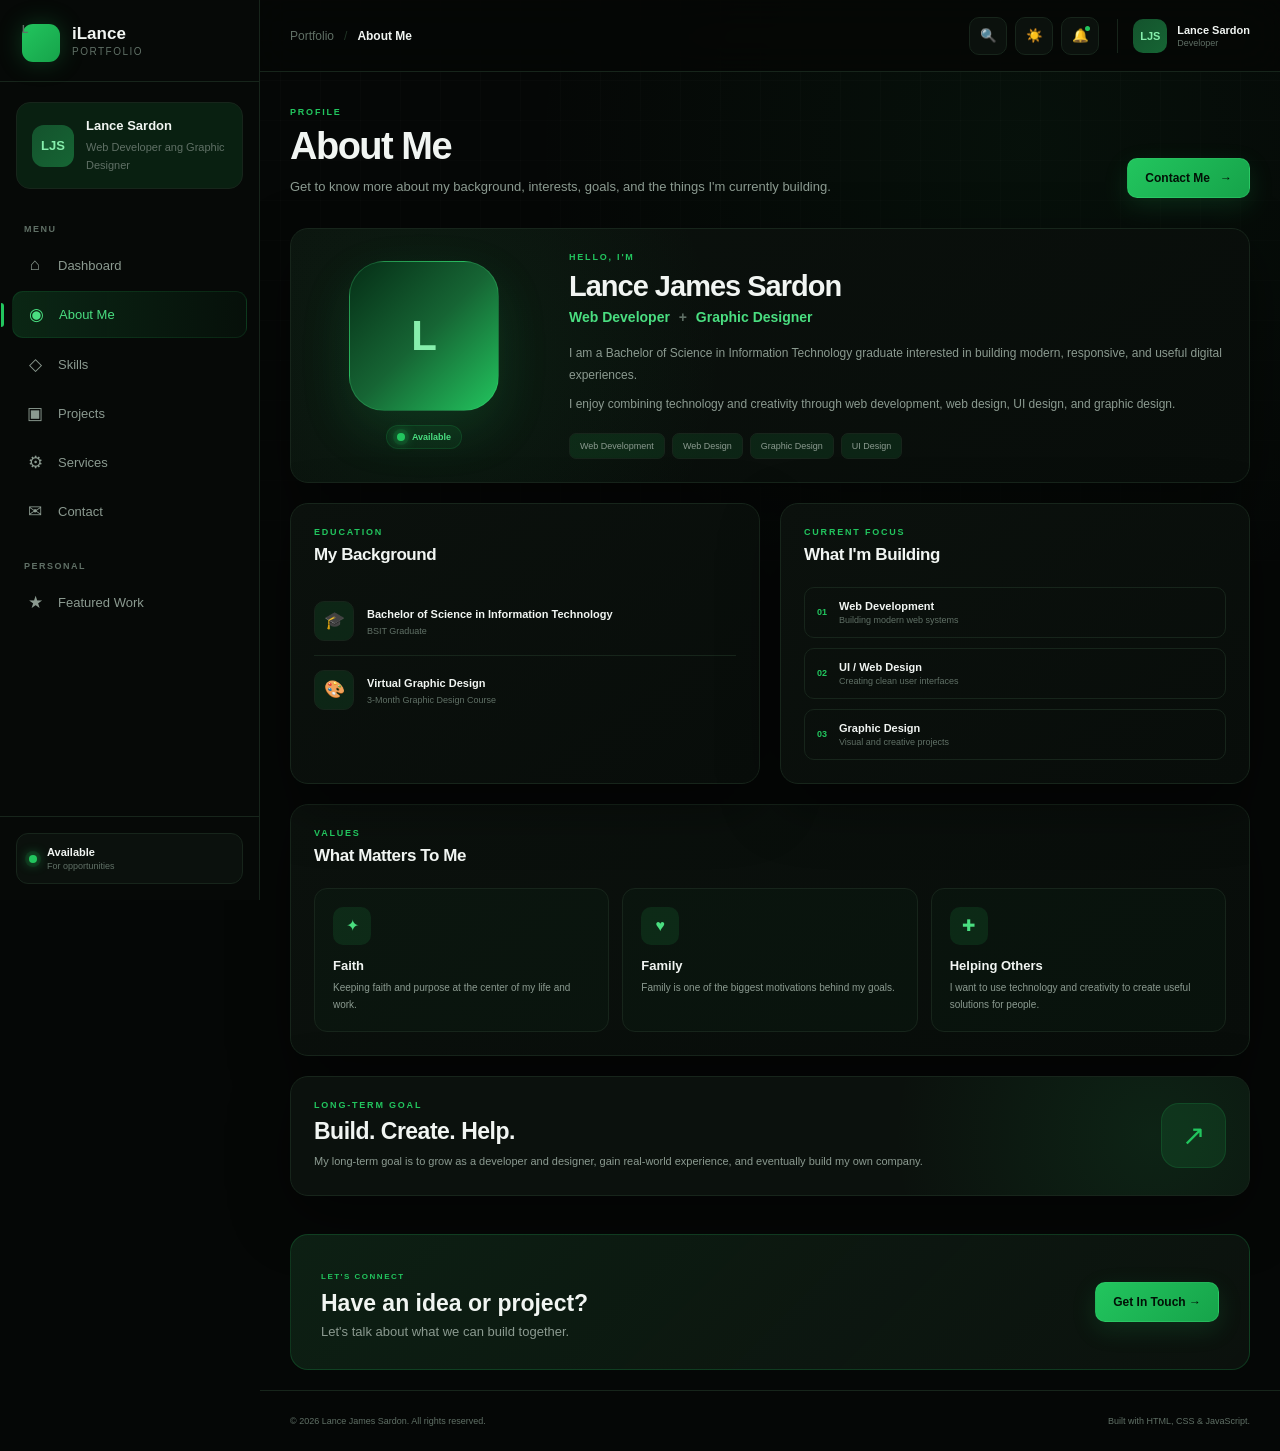
==== commit 564b900c: "updated" ====
--- a/pages/about.html
+++ b/pages/about.html
@@ -82,7 +82,7 @@
                 </h3>
 
                 <span>
-                    Web Developer
+                    Web Developer ang Graphic Designer
                 </span>
 
             </div>
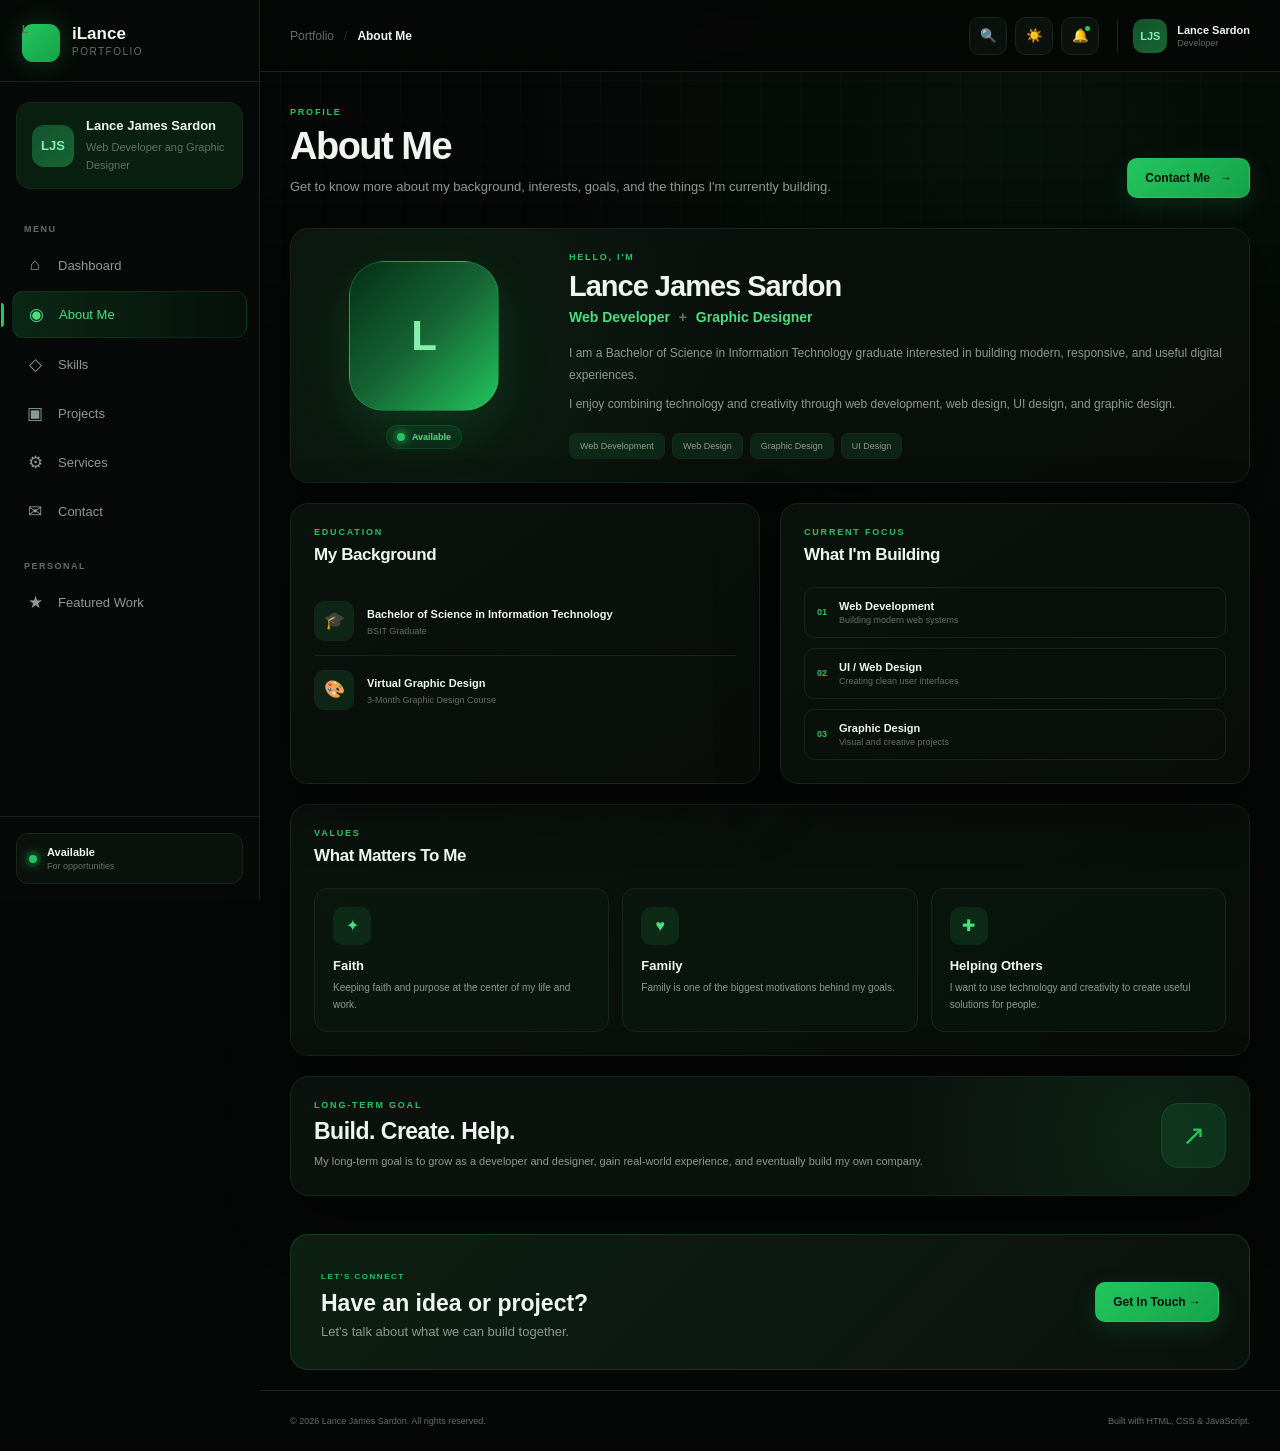
==== commit 6b970d1c: "update about" ====
--- a/pages/about.html
+++ b/pages/about.html
@@ -78,8 +78,7 @@
             <div class="profile-info">
 
                 <h3>
-                    Lance Sardon
-                </h3>
+                    Lance James Sardon                </h3>
 
                 <span>
                     Web Developer ang Graphic Designer
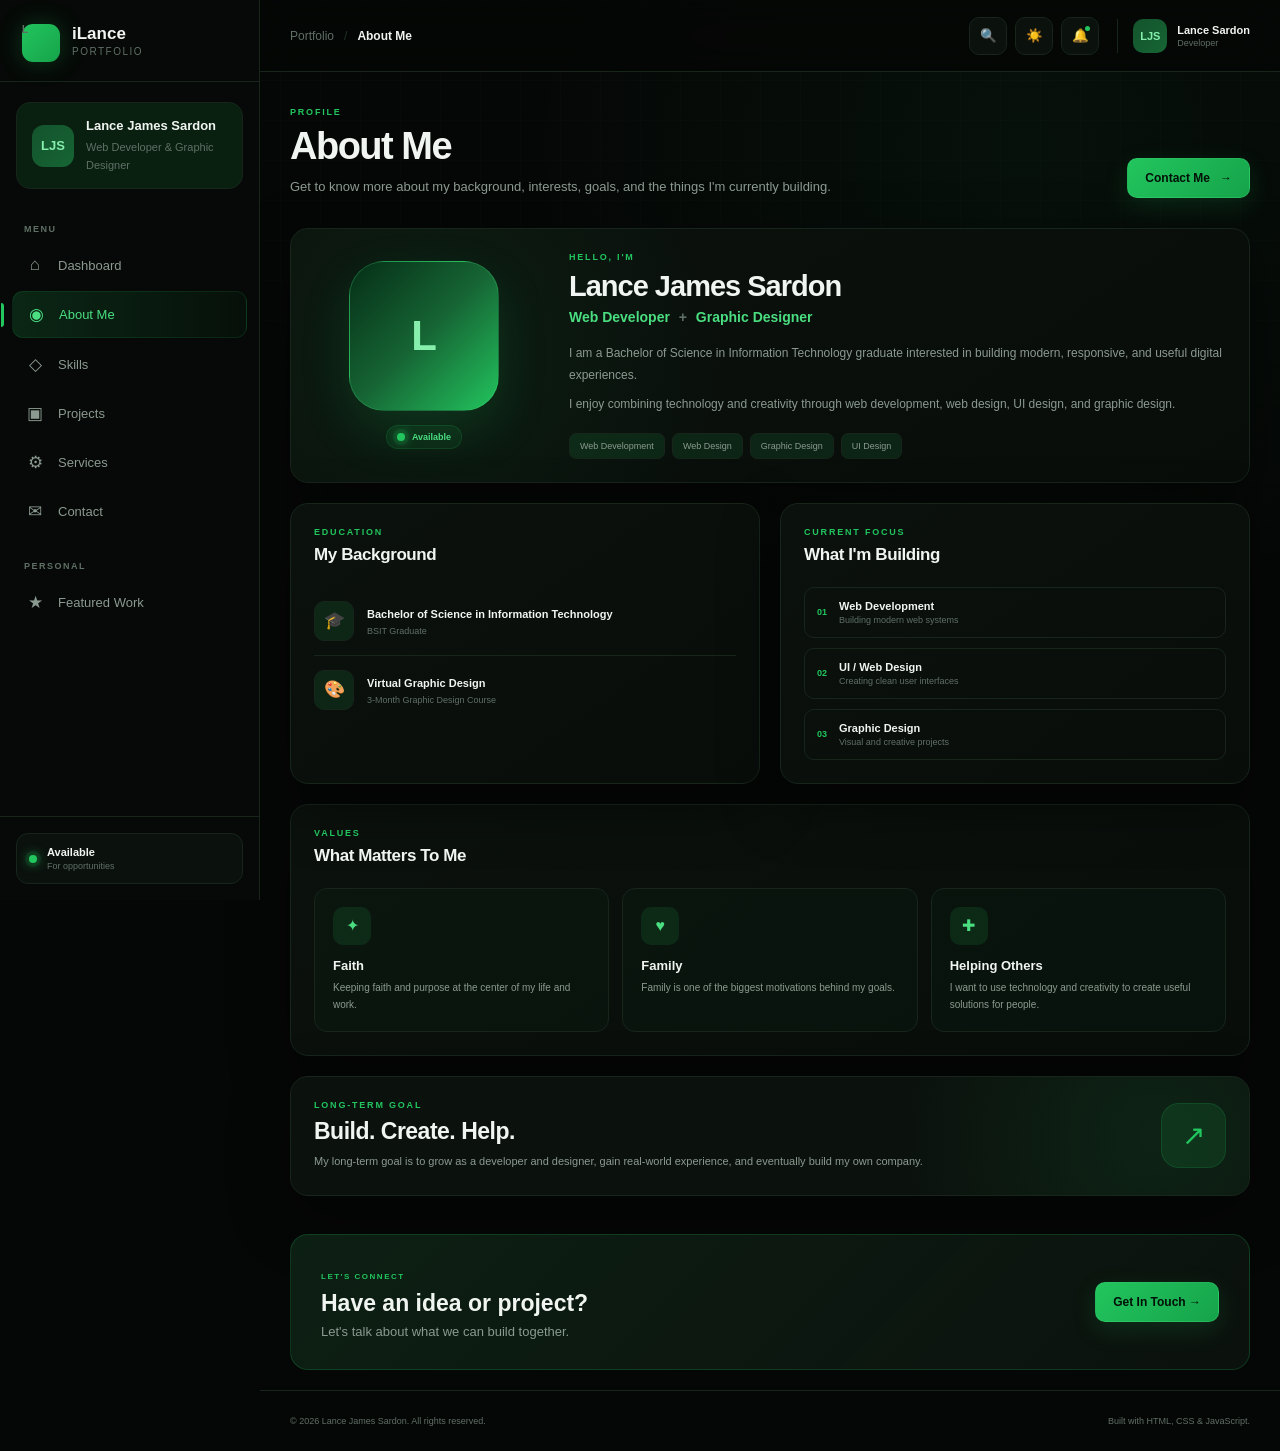
==== commit 8d155c10: "update" ====
--- a/pages/about.html
+++ b/pages/about.html
@@ -78,10 +78,11 @@
             <div class="profile-info">
 
                 <h3>
-                    Lance James Sardon                </h3>
+                    Lance James Sardon   
+                </h3>
 
                 <span>
-                    Web Developer ang Graphic Designer
+                    Web Developer & Graphic Designer
                 </span>
 
             </div>
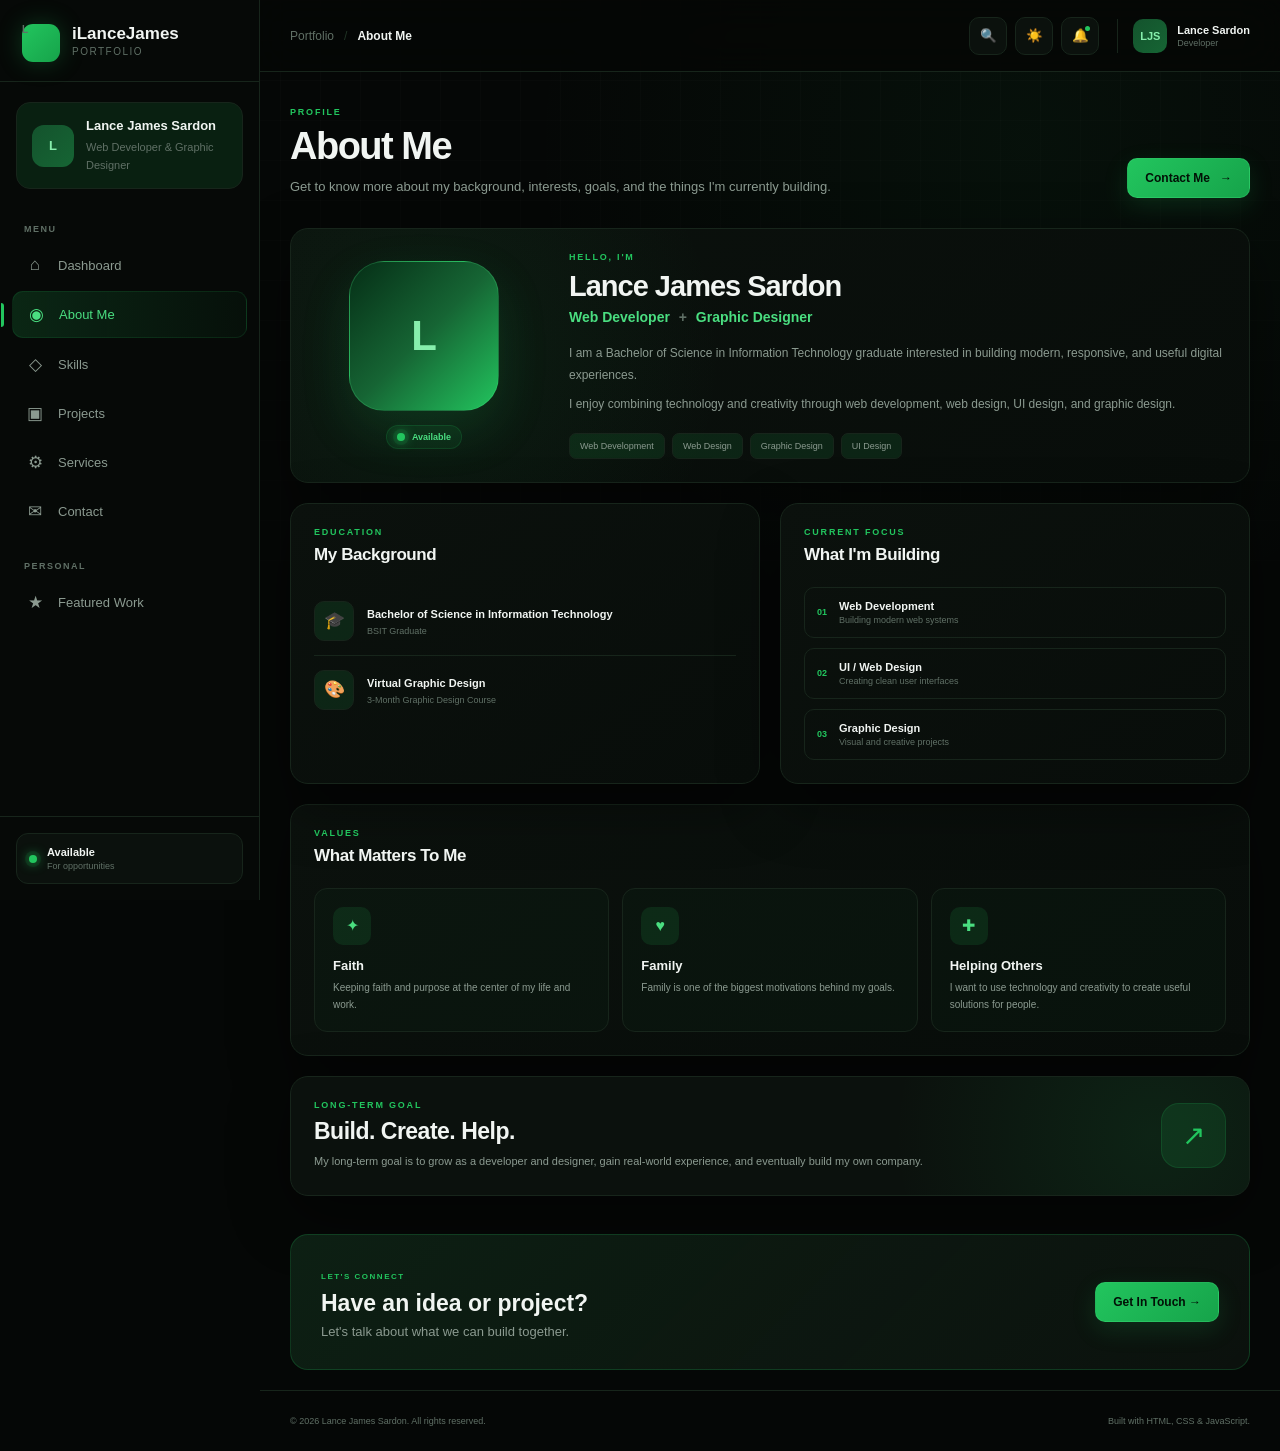
==== commit af60ef1b: "update about" ====
--- a/pages/about.html
+++ b/pages/about.html
@@ -45,7 +45,7 @@
                 <div>
 
                     <h2>
-                        iLance
+                        iLanceJames
                     </h2>
 
                     <span>
@@ -72,7 +72,7 @@
         <div class="sidebar-profile">
 
             <div class="profile-avatar">
-                LJS
+                L
             </div>
 
             <div class="profile-info">
